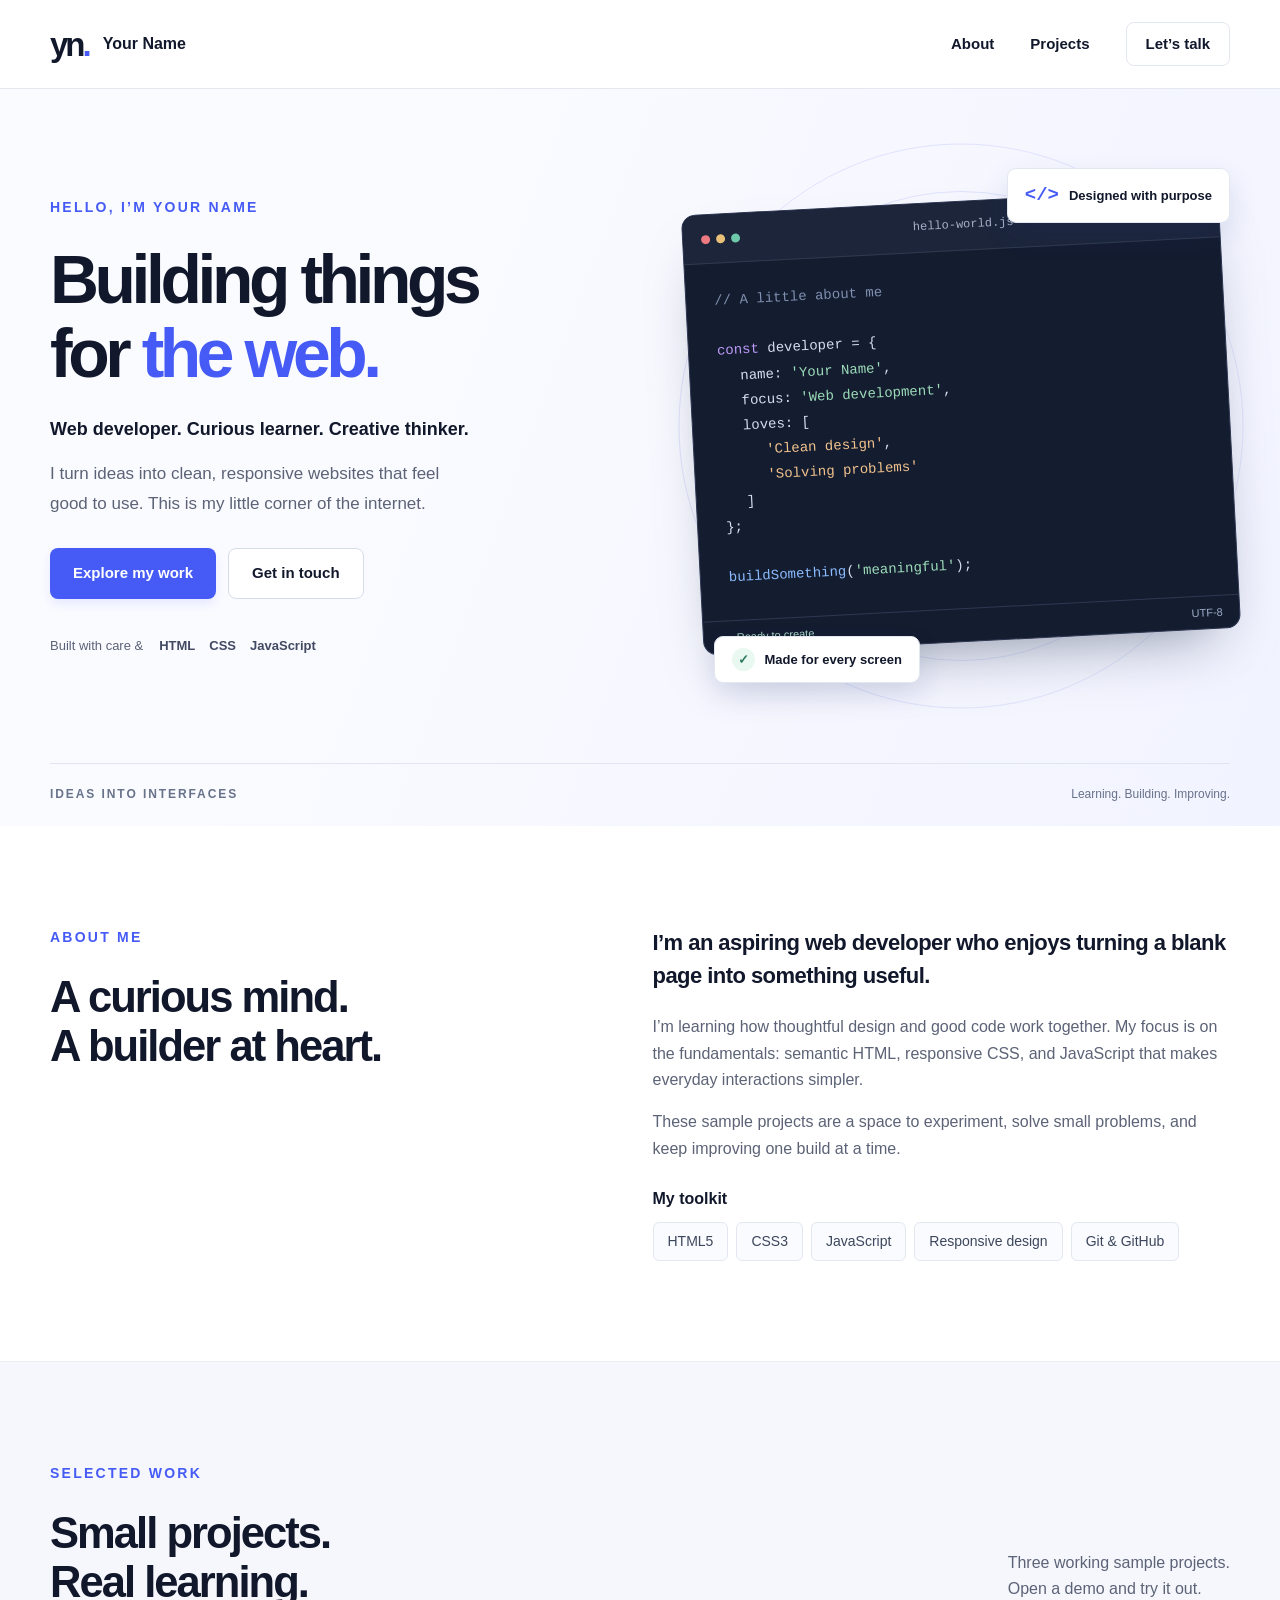
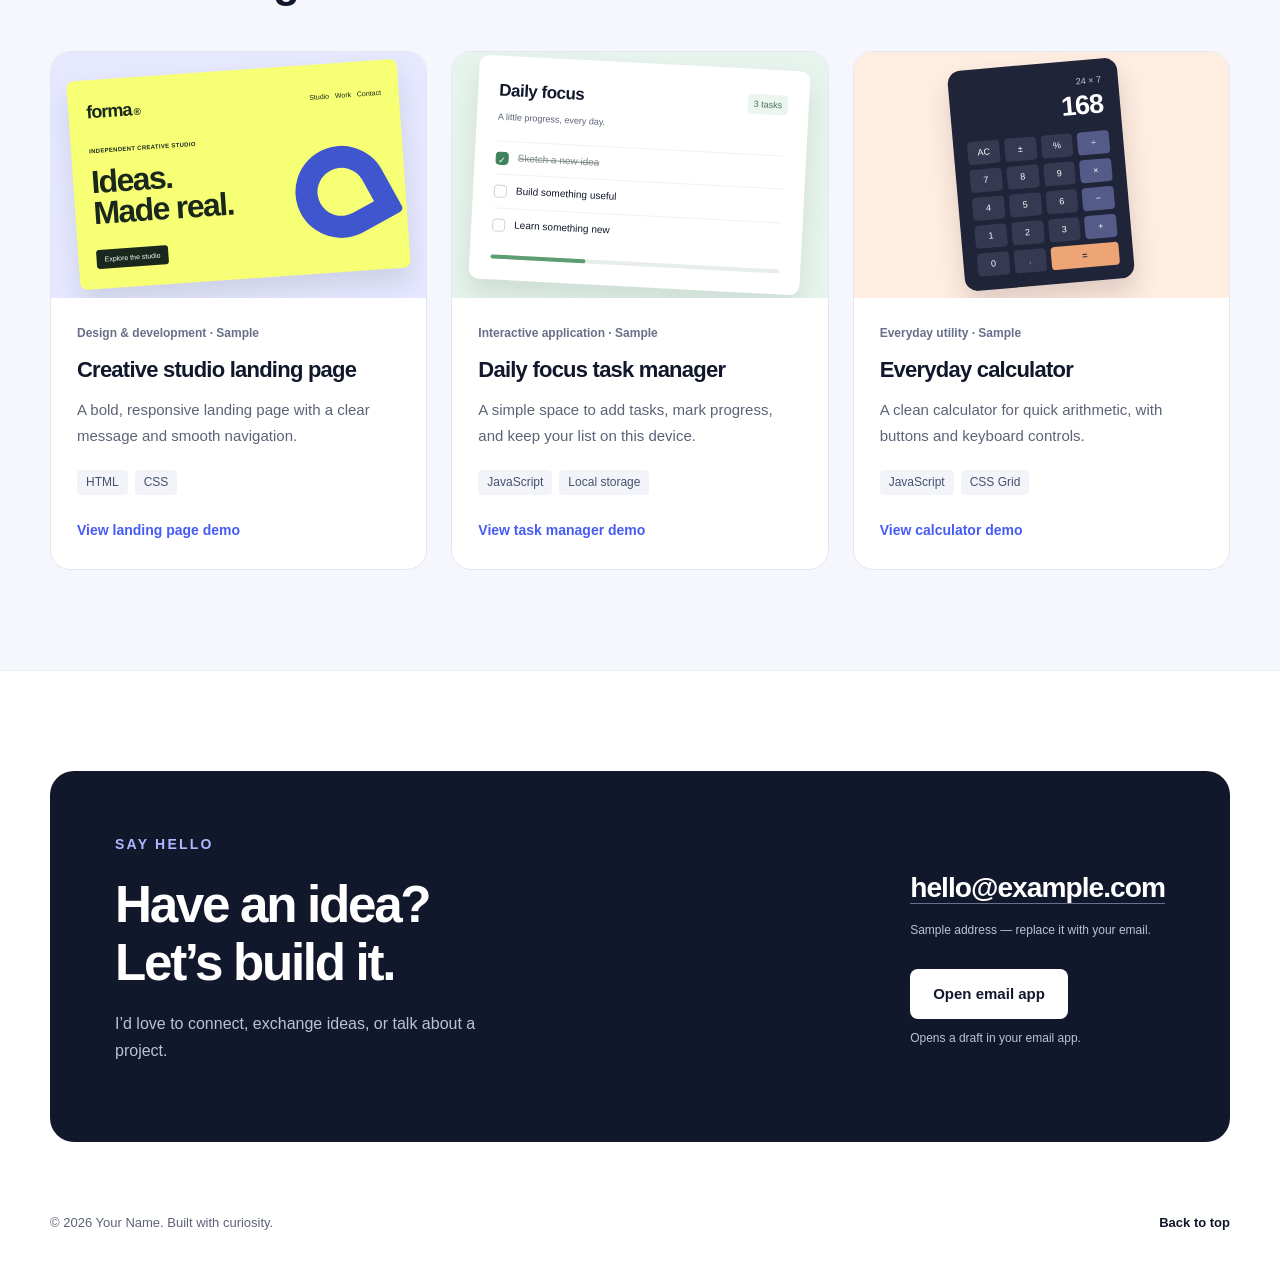
==== index.html @ 04a4988b "Add responsive portfolio and setup guide" ====
<!DOCTYPE html>
<html lang="en">
<head>
  <meta charset="UTF-8">
  <meta name="viewport" content="width=device-width, initial-scale=1.0">
  <!-- PERSONALIZE: update your name and description before publishing. -->
  <meta name="description" content="Your Name's personal portfolio. Explore my web development skills, sample projects, and contact details.">
  <meta name="theme-color" content="#465bf6">
  <title>Your Name | Web Developer</title>
  <link rel="icon" href="assets/favicon.svg" type="image/svg+xml">
  <link rel="stylesheet" href="styles.css">
  <script src="script.js" defer></script>
</head>
<body>
  <a class="skip-link" href="#main">Skip to content</a>
  <header class="site-header">
    <div class="container navigation">
      <a class="brand" href="#home" aria-label="Your Name, home"><span class="brand-symbol" aria-hidden="true">yn<span>.</span></span><span class="brand-label">Your Name</span></a>
      <button class="menu-toggle" type="button" aria-controls="primary-nav" aria-expanded="false" hidden>Menu <span aria-hidden="true">☰</span></button>
      <nav id="primary-nav" aria-label="Main navigation">
        <a href="#about">About</a>
        <a href="#projects">Projects</a>
        <a class="nav-contact" href="#contact">Let’s talk</a>
      </nav>
    </div>
  </header>

  <main id="main">
    <section class="hero" id="home" aria-labelledby="hero-title">
      <div class="container hero-layout">
        <div class="hero-copy">
          <!-- PERSONALIZE: replace the placeholder name and introduction. -->
          <p class="eyebrow">Hello, I’m Your Name</p>
          <h1 id="hero-title">Building things<br>for <span>the web.</span></h1>
          <p class="hero-tagline">Web developer. Curious learner. Creative thinker.</p>
          <p class="hero-description">I turn ideas into clean, responsive websites that feel good to use. This is my little corner of the internet.</p>
          <div class="hero-actions">
            <a class="button button-primary" href="#projects">Explore my work</a>
            <a class="button button-light" href="#contact">Get in touch</a>
          </div>
          <div class="hero-stack" aria-label="Technologies used"><span>Built with care &amp;</span><strong>HTML</strong><strong>CSS</strong><strong>JavaScript</strong></div>
        </div>
        <div class="hero-art" aria-label="Illustration of a developer's code editor" role="img">
          <div class="art-orbit orbit-one"></div><div class="art-orbit orbit-two"></div>
          <div class="editor-window">
            <div class="editor-toolbar"><div class="window-dots"><i></i><i></i><i></i></div><span>hello-world.js</span><span class="editor-mark">JS</span></div>
            <div class="editor-content"><span class="code-comment">// A little about me</span><br><br><span class="code-purple">const</span> developer = {<br><span class="indent">name: <span class="code-green">'Your Name'</span>,</span><br><span class="indent">focus: <span class="code-green">'Web development'</span>,</span><br><span class="indent">loves: [</span><br><span class="indent double"><span class="code-orange">'Clean design'</span>,</span><br><span class="indent double"><span class="code-orange">'Solving problems'</span></span><br><span class="indent">]</span><br>};<br><br><span class="code-blue">buildSomething</span>(<span class="code-green">'meaningful'</span>);</div>
            <div class="editor-status"><span>● &nbsp; Ready to create</span><span>UTF-8</span></div>
          </div>
          <div class="art-tag tag-top"><span aria-hidden="true">&lt;/&gt;</span> Designed with purpose</div>
          <div class="art-tag tag-bottom"><span class="check-mark" aria-hidden="true">✓</span> Made for every screen</div>
        </div>
      </div>
      <div class="container hero-bottom"><span>IDEAS INTO INTERFACES</span><span>Learning. Building. Improving.</span></div>
    </section>

    <section id="about" class="section about-section" aria-labelledby="about-title">
      <div class="container about-layout">
        <div class="section-intro reveal"><p class="eyebrow">About me</p><h2 id="about-title">A curious mind.<br>A builder at heart.</h2></div>
        <div class="about-content reveal">
          <!-- PERSONALIZE: this is a sample bio, not a claim about your experience. -->
          <p class="large-copy">I’m an aspiring web developer who enjoys turning a blank page into something useful.</p>
          <p>I’m learning how thoughtful design and good code work together. My focus is on the fundamentals: semantic HTML, responsive CSS, and JavaScript that makes everyday interactions simpler.</p>
          <p>These sample projects are a space to experiment, solve small problems, and keep improving one build at a time.</p>
          <h3 class="skills-heading">My toolkit</h3>
          <ul class="skills-list" aria-label="Skills"><li>HTML5</li><li>CSS3</li><li>JavaScript</li><li>Responsive design</li><li>Git &amp; GitHub</li></ul>
        </div>
      </div>
    </section>

    <section id="projects" class="section projects-section" aria-labelledby="projects-title">
      <div class="container">
        <div class="section-heading reveal"><div><p class="eyebrow">Selected work</p><h2 id="projects-title">Small projects.<br>Real learning.</h2></div><p>Three working sample projects.<br>Open a demo and try it out.</p></div>
        <div class="project-grid">
          <article class="project-card reveal">
            <div class="project-art landing-art" aria-hidden="true"><div class="mini-browser"><div class="mini-nav"><b>forma<span>®</span></b><span>Studio &nbsp; Work &nbsp; Contact</span></div><div class="mini-landing"><div><span>INDEPENDENT CREATIVE STUDIO</span><strong>Ideas.<br>Made real.</strong><i>Explore the studio</i></div><div class="abstract-shape"></div></div></div></div>
            <div class="project-body"><p class="project-type">Design &amp; development · Sample</p><h3>Creative studio landing page</h3><p>A bold, responsive landing page with a clear message and smooth navigation.</p><ul class="tech-tags" aria-label="Technologies"><li>HTML</li><li>CSS</li></ul><a class="project-link" href="projects/landing-page.html">View landing page demo</a></div>
          </article>
          <article class="project-card reveal">
            <div class="project-art tasks-art" aria-hidden="true"><div class="mini-tasks"><div class="mini-task-header"><b>Daily focus</b><span>3 tasks</span></div><p>A little progress, every day.</p><div class="mini-task"><i class="checked">✓</i><span class="done">Sketch a new idea</span></div><div class="mini-task"><i></i><span>Build something useful</span></div><div class="mini-task"><i></i><span>Learn something new</span></div><div class="mini-progress"><span></span></div></div></div>
            <div class="project-body"><p class="project-type">Interactive application · Sample</p><h3>Daily focus task manager</h3><p>A simple space to add tasks, mark progress, and keep your list on this device.</p><ul class="tech-tags" aria-label="Technologies"><li>JavaScript</li><li>Local storage</li></ul><a class="project-link" href="projects/task-manager.html">View task manager demo</a></div>
          </article>
          <article class="project-card reveal">
            <div class="project-art calculator-art" aria-hidden="true"><div class="mini-calculator"><div class="mini-display"><small>24 × 7</small><strong>168</strong></div><div class="mini-keys"><i>AC</i><i>±</i><i>%</i><i class="operator">÷</i><i>7</i><i>8</i><i>9</i><i class="operator">×</i><i>4</i><i>5</i><i>6</i><i class="operator">−</i><i>1</i><i>2</i><i>3</i><i class="operator">+</i><i>0</i><i>.</i><i class="equal">=</i></div></div></div>
            <div class="project-body"><p class="project-type">Everyday utility · Sample</p><h3>Everyday calculator</h3><p>A clean calculator for quick arithmetic, with buttons and keyboard controls.</p><ul class="tech-tags" aria-label="Technologies"><li>JavaScript</li><li>CSS Grid</li></ul><a class="project-link" href="projects/calculator.html">View calculator demo</a></div>
          </article>
        </div>
      </div>
    </section>

    <section id="contact" class="section contact-section" aria-labelledby="contact-title">
      <div class="container contact-panel reveal">
        <div><p class="eyebrow">Say hello</p><h2 id="contact-title">Have an idea?<br>Let’s build it.</h2><p>I’d love to connect, exchange ideas, or talk about a project.</p></div>
        <div class="contact-actions">
          <!-- PERSONALIZE: replace BOTH the visible address and mailto address. -->
          <a class="email-link" href="mailto:hello@example.com">hello@example.com</a>
          <p class="contact-note">Sample address — replace it with your email.</p>
          <a class="button button-white" href="mailto:hello@example.com?subject=Let%27s%20connect">Open email app</a>
          <p class="email-help">Opens a draft in your email app.</p>
        </div>
      </div>
    </section>
  </main>
  <footer class="site-footer container"><p>© <span id="year">2026</span> Your Name. Built with curiosity.</p><a href="#home">Back to top</a></footer>
</body>
</html>
---- styles.css ----
/* Change these color tokens to make the portfolio your own. */
:root{
  --ink:#12182b;
  --muted:#5c6377;
  --blue:#465bf6;
  --blue-dark:#3043d0;
  --paper:#fff;
  --light:#f5f7fc;
  --line:#e3e7f0;
  --radius:20px;
  --font:Inter,"Segoe UI",Arial,sans-serif
}

*{
  box-sizing:border-box
}

html{
  scroll-behavior:smooth;
  scroll-padding-top:100px
}

body{
  margin:0;
  color:var(--ink);
  background:var(--paper);
  font-family:var(--font);
  font-size:16px;
  line-height:1.65
}

a{
  color:inherit;
  text-decoration:none
}

button{
  font:inherit
}

button,a{
  -webkit-tap-highlight-color:transparent
}

button:focus-visible,a:focus-visible{
  outline:3px solid #ed9a30;
  outline-offset:5px
}

h1,h2,h3,p{
  margin-top:0
}

h1,h2,h3{
  line-height:1.12;
  letter-spacing:-.045em
}

p{
  color:var(--muted)
}

.container{
  width:min(1180px,calc(100% - 80px));
  margin-inline:auto
}

.skip-link{
  position:fixed;
  top:-90px;
  left:20px;
  background:var(--ink);
  color:white;
  padding:12px 18px;
  z-index:100
}

.skip-link:focus{
  top:12px
}

.site-header{
  position:sticky;
  top:0;
  z-index:20;
  background:rgba(255,255,255,.96);
  border-bottom:1px solid var(--line);
  backdrop-filter:blur(14px)
}

.navigation{
  min-height:88px;
  display:flex;
  align-items:center;
  justify-content:space-between;
  gap:24px
}

.brand{
  display:flex;
  align-items:center;
  gap:14px
}

.brand-symbol{
  font-size:33px;
  font-weight:850;
  letter-spacing:-3px;
  line-height:1
}

.brand-symbol span{
  color:var(--blue)
}

.brand-label{
  font-size:16px;
  font-weight:650
}

.navigation nav{
  display:flex;
  align-items:center;
  gap:36px;
  font-size:15px;
  font-weight:600
}

.navigation nav a{
  transition:color .2s
}

.navigation nav a:hover,.navigation nav a[aria-current="location"]{
  color:var(--blue)
}

.nav-contact{
  border:1px solid var(--line);
  border-radius:8px;
  padding:9px 19px
}

.menu-toggle{
  border:1px solid var(--line);
  padding:7px 12px;
  border-radius:7px;
  background:white;
  color:var(--ink);
  cursor:pointer
}

.menu-toggle[hidden]{
  display:none
}

.menu-toggle span{
  margin-left:10px
}

.hero{
  position:relative;
  overflow:hidden;
  background:linear-gradient(110deg,#fafbff 30%,#f1f3ff 100%)
}

.hero-layout{
  display:grid;
  grid-template-columns:1.08fr 1fr;
  gap:60px;
  align-items:center;
  min-height:650px;
  padding-block:76px
}

.eyebrow{
  text-transform:uppercase;
  font-size:14px;
  font-weight:750;
  letter-spacing:.16em;
  color:var(--blue);
  margin-bottom:24px
}

.hero h1{
  font-size:clamp(45px,5.3vw,72px);
  font-weight:780;
  letter-spacing:-.065em;
  line-height:1.08;
  margin-bottom:25px
}

.hero h1 span{
  color:var(--blue)
}

.hero-tagline{
  font-weight:650;
  font-size:18px;
  color:var(--ink);
  margin-bottom:14px
}

.hero-description{
  max-width:430px;
  font-size:17px;
  line-height:1.8;
  margin-bottom:28px
}

.hero-actions{
  display:flex;
  flex-wrap:wrap;
  gap:12px
}

.button{
  display:inline-flex;
  align-items:center;
  justify-content:center;
  min-height:50px;
  padding:12px 23px;
  border-radius:8px;
  font-weight:650;
  font-size:15px;
  transition:transform .2s,background-color .2s,box-shadow .2s
}

.button:hover{
  transform:translateY(-3px)
}

.button-primary{
  background:var(--blue);
  color:white;
  box-shadow:0 5px 10px #465bf61c
}

.button-primary:hover{
  background:var(--blue-dark);
  box-shadow:0 9px 20px #465bf633
}

.button-light{
  border:1px solid #d7dceb;
  background:#fff
}

.button-light:hover{
  background:#edf0ff
}

.hero-stack{
  display:flex;
  flex-wrap:wrap;
  align-items:center;
  gap:14px;
  margin-top:36px;
  font-size:13px;
  color:var(--muted)
}

.hero-stack strong{
  font-size:13px;
  color:#424963;
  font-weight:650
}

.hero-stack>span{
  margin-right:2px
}

.hero-art{
  position:relative;
  padding:36px 0 45px;
  isolation:isolate
}

.art-orbit{
  position:absolute;
  border:1px solid #dfe3fd;
  border-radius:50%;
  width:470px;
  height:470px;
  left:50%;
  top:50%;
  transform:translate(-50%,-50%);
  z-index:-1
}

.orbit-two{
  width:565px;
  height:565px
}

.editor-window{
  position:relative;
  background:#141c30;
  border-radius:14px;
  color:#d6ddef;
  overflow:hidden;
  transform:rotate(-3deg);
  box-shadow:0 30px 60px -28px #18254480;
  border:1px solid #2c3651
}

.editor-toolbar{
  height:49px;
  display:flex;
  align-items:center;
  justify-content:space-between;
  padding:0 18px;
  background:#1c253a;
  border-bottom:1px solid #30394e;
  font-family:Consolas,monospace;
  font-size:12px;
  color:#a6b1c8
}

.window-dots{
  display:flex;
  gap:6px
}

.window-dots i{
  width:9px;
  height:9px;
  border-radius:50%;
  background:#ee7a81
}

.window-dots i:nth-child(2){
  background:#e9c078
}

.window-dots i:nth-child(3){
  background:#6ec9aa
}

.editor-mark{
  color:#efc674
}

.editor-content{
  font-family:Consolas,"Courier New",monospace;
  font-size:14px;
  line-height:1.8;
  padding:25px 28px 30px;
  white-space:nowrap
}

.code-comment{
  color:#7f8fae
}

.code-purple{
  color:#bd9bfa
}

.code-green{
  color:#9cdbb8
}

.code-orange{
  color:#f2c28d
}

.code-blue{
  color:#8bbcff
}

.indent{
  padding-left:22px
}

.double{
  padding-left:44px
}

.editor-status{
  border-top:1px solid #2d3851;
  padding:7px 17px;
  display:flex;
  justify-content:space-between;
  font-size:11px;
  color:#9fadc8
}

.editor-status span:first-child{
  color:#a9d6c6
}

.art-tag{
  position:absolute;
  background:#fff;
  box-shadow:0 12px 28px #253b8720;
  border:1px solid var(--line);
  padding:11px 17px;
  border-radius:9px;
  font-weight:650;
  font-size:13px;
  display:flex;
  align-items:center;
  gap:10px;
  animation:float 6s ease-in-out infinite
}

.tag-top{
  right:0;
  top:3px
}

.tag-top span{
  font-family:Consolas,monospace;
  color:var(--blue);
  font-size:19px
}

.tag-bottom{
  left:22px;
  bottom:4px;
  animation-delay:-3s
}

.check-mark{
  display:grid;
  place-items:center;
  background:#e9f8f1;
  color:#2e7a5a;
  width:23px;
  height:23px;
  border-radius:50%
}

.hero-bottom{
  display:flex;
  justify-content:space-between;
  border-top:1px solid #e0e5f1;
  padding-block:21px;
  font-size:12px;
  color:#68728a
}

.hero-bottom span:first-child{
  font-weight:700;
  letter-spacing:.16em
}

.section{
  padding-block:100px
}

.section h2{
  font-size:clamp(34px,3.4vw,46px);
  font-weight:750;
  margin-bottom:26px
}

.about-layout{
  display:grid;
  grid-template-columns:.95fr 1.05fr;
  gap:80px
}

.about-content>p{
  max-width:600px
}

.about-content .large-copy{
  font-size:22px;
  line-height:1.5;
  color:var(--ink);
  font-weight:550;
  letter-spacing:-.025em
}

.skills-heading{
  font-size:16px;
  letter-spacing:0;
  margin-top:28px;
  margin-bottom:14px
}

.skills-list,.tech-tags{
  list-style:none;
  padding:0;
  display:flex;
  flex-wrap:wrap;
  gap:8px;
  margin:0
}

.skills-list li{
  padding:7px 14px;
  border:1px solid var(--line);
  border-radius:6px;
  font-size:14px;
  color:#3c465c;
  background:#fafbfe
}

.projects-section{
  background:var(--light);
  border-block:1px solid #ebedf5
}

.section-heading{
  display:flex;
  justify-content:space-between;
  align-items:flex-end;
  gap:30px;
  margin-bottom:44px
}

.section-heading h2{
  margin-bottom:0
}

.section-heading>p{
  font-size:16px;
  margin-bottom:4px
}

.project-grid{
  display:grid;
  grid-template-columns:repeat(3,minmax(0,1fr));
  gap:24px
}

.project-card{
  background:white;
  border:1px solid var(--line);
  border-radius:var(--radius);
  overflow:hidden;
  display:flex;
  flex-direction:column;
  transition:transform .25s,box-shadow .25s
}

.project-card:hover{
  transform:translateY(-6px);
  box-shadow:0 18px 40px #15234d12
}

.project-art{
  height:246px;
  overflow:hidden;
  display:flex;
  align-items:center;
  justify-content:center;
  padding:25px 22px
}

.landing-art{
  background:#e5e8ff
}

.tasks-art{
  background:#e7f4ed
}

.calculator-art{
  background:#ffede1
}

.mini-browser{
  width:100%;
  background:#f7ff75;
  padding:18px;
  border-radius:7px;
  box-shadow:0 14px 24px #34394e22;
  transform:rotate(-4deg);
  color:#19271d
}

.mini-nav{
  display:flex;
  justify-content:space-between;
  align-items:center;
  padding-bottom:19px
}

.mini-nav>b{
  font-size:18px;
  letter-spacing:-1px
}

.mini-nav>b>span{
  font-size:10px;
  margin-left:2px
}

.mini-nav>span{
  font-size:7px
}

.mini-landing{
  display:flex;
  align-items:center;
  justify-content:space-between;
  gap:10px
}

.mini-landing>div:first-child{
  position:relative;
  z-index:1
}

.mini-landing span{
  font-size:6px;
  display:block;
  font-weight:650;
  letter-spacing:.05em
}

.mini-landing strong{
  display:block;
  font-size:32px;
  line-height:.98;
  letter-spacing:-1.6px;
  margin:10px 0 15px
}

.mini-landing i{
  font-size:7px;
  font-style:normal;
  background:#19271d;
  color:white;
  padding:6px 8px;
  border-radius:3px
}

.abstract-shape{
  width:92px;
  height:92px;
  flex-shrink:0;
  border:22px solid #3f56cf;
  border-radius:50% 50% 5% 50%;
  transform:rotate(-25deg)
}

.mini-tasks{
  background:#fff;
  width:100%;
  border-radius:10px;
  padding:21px;
  box-shadow:0 15px 25px #254b3320;
  transform:rotate(3deg)
}

.mini-task-header{
  display:flex;
  align-items:center;
  justify-content:space-between;
  gap:8px
}

.mini-task-header b{
  font-size:17px;
  letter-spacing:-.5px
}

.mini-task-header span{
  font-size:9px;
  background:#edf5ef;
  padding:3px 6px;
  border-radius:4px;
  color:#46735a
}

.mini-tasks>p{
  font-size:9px;
  margin:5px 0 16px
}

.mini-task{
  display:flex;
  align-items:center;
  gap:9px;
  font-size:10px;
  padding:8px 0;
  border-top:1px solid #f0f1f3
}

.mini-task i{
  border:1px solid #cbd8cf;
  border-radius:4px;
  width:13px;
  height:13px;
  display:grid;
  place-items:center;
  font-size:9px;
  font-style:normal
}

.mini-task i.checked{
  background:#3d815d;
  color:white;
  border-color:#3d815d
}

.mini-task .done{
  text-decoration:line-through;
  color:#7e8a83
}

.mini-progress{
  height:4px;
  background:#e7ede8;
  margin-top:14px;
  border-radius:4px
}

.mini-progress span{
  display:block;
  width:33%;
  height:4px;
  background:#5d9d73;
  border-radius:4px
}

.mini-calculator{
  background:#202439;
  color:#fff;
  border-radius:13px;
  width:170px;
  padding:14px;
  box-shadow:0 14px 24px #533b3b30;
  transform:rotate(-5deg)
}

.mini-display{
  text-align:right;
  padding:0 3px 10px
}

.mini-display small{
  display:block;
  color:#c3c7da;
  font-size:9px
}

.mini-display strong{
  font-size:27px;
  line-height:1.2;
  letter-spacing:-1px
}

.mini-keys{
  display:grid;
  grid-template-columns:repeat(4,1fr);
  gap:5px
}

.mini-keys i{
  background:#353a52;
  border-radius:4px;
  font-size:9px;
  font-style:normal;
  height:23px;
  display:grid;
  place-items:center
}

.mini-keys .operator{
  background:#555b89
}

.mini-keys .equal{
  grid-column:span 2;
  background:#eda575;
  color:#202439;
  font-weight:bold
}

.project-body{
  padding:26px;
  display:flex;
  flex-direction:column;
  flex:1
}

.project-type{
  font-size:12px;
  margin-bottom:12px;
  font-weight:550;
  color:#687089
}

.project-body h3{
  font-size:22px;
  letter-spacing:-.035em;
  line-height:1.25;
  margin-bottom:14px
}

.project-body>p:not(.project-type){
  font-size:15px;
  line-height:1.75;
  margin-bottom:20px
}

.tech-tags{
  margin-top:auto;
  margin-bottom:24px;
  gap:7px
}

.tech-tags li{
  font-size:12px;
  color:#46516d;
  background:#f2f4f9;
  border-radius:4px;
  padding:3px 9px
}

.project-link{
  display:inline-flex;
  align-self:flex-start;
  color:var(--blue);
  font-size:14px;
  font-weight:700;
  border-bottom:1px solid transparent;
  transition:border-color .2s,color .2s
}

.project-link:hover{
  color:var(--blue-dark);
  border-color:currentColor
}

.contact-section{
  padding-bottom:70px
}

.contact-panel{
  background:var(--ink);
  border-radius:24px;
  padding:62px 65px;
  display:grid;
  grid-template-columns:1fr 1fr;
  gap:50px;
  align-items:center
}

.contact-panel .eyebrow{
  color:#adb7ff;
  margin-bottom:20px
}

.contact-panel h2{
  color:#fff;
  font-size:clamp(36px,4vw,52px);
  margin-bottom:20px
}

.contact-panel p{
  color:#bbc2d5;
  max-width:370px
}

.contact-actions{
  justify-self:end
}

.email-link{
  font-size:clamp(20px,2.2vw,29px);
  font-weight:650;
  color:#fff;
  border-bottom:1px solid #68718a;
  letter-spacing:-.035em;
  overflow-wrap:anywhere;
  transition:color .2s
}

.email-link:hover{
  color:#b9c2ff
}

.contact-note{
  font-size:12px;
  margin:10px 0 28px
}

.button-white{
  background:#fff;
  color:var(--ink)
}

.button-white:hover{
  background:#dfe4ff
}

.email-help{
  font-size:12px;
  margin:10px 0 0
}

.site-footer{
  display:flex;
  justify-content:space-between;
  align-items:center;
  gap:20px;
  padding:0 0 30px;
  font-size:13px
}

.site-footer p{
  margin:0
}

.site-footer a{
  font-weight:600
}

.site-footer a:hover{
  color:var(--blue)
}

/* Progressive enhancement: content stays visible if JavaScript is unavailable. */
.reveal.is-waiting{
  opacity:0;
  transform:translateY(22px)
}

.reveal{
  transition:opacity .7s ease,transform .7s ease
}

.project-card.reveal{
  transition:opacity .7s ease,transform .35s ease,box-shadow .25s ease
}

@keyframes float{
  0%,100%{
    transform:translateY(0)
  }
  50%{
    transform:translateY(-7px)
  }
}

@media(min-width:1500px){
  .hero-layout{
    min-height:710px
  }
}

@media(max-width:1000px){
  .container{
    width:calc(100% - 48px)
  }
  .hero-layout{
    gap:35px;
    padding-block:65px;
    min-height:610px
  }
  .editor-content{
    font-size:11px;
    padding:22px 18px
  }
  .hero h1{
    font-size:52px
  }
  .hero-tagline{
    font-size:16px
  }
  .hero-description{
    font-size:16px
  }
  .art-tag{
    font-size:11px;
    padding:9px 12px
  }
  .about-layout{
    gap:40px
  }
  .project-grid{
    gap:16px
  }
  .project-art{
    padding-inline:15px;
    height:220px
  }
  .project-body{
    padding:22px
  }
  .mini-landing strong{
    font-size:25px
  }
  .abstract-shape{
    width:65px;
    height:65px;
    border-width:17px
  }
  .mini-nav>span{
    font-size:6px
  }
  .mini-tasks{
    padding:14px
  }
  .mini-task-header b{
    font-size:15px
  }
  .contact-panel{
    padding:48px 38px;
    gap:30px
  }
  .section{
    padding-block:80px
  }
}

@media(max-width:760px){
  html{
    scroll-padding-top:90px
  }
  .navigation{
    min-height:74px;
    flex-wrap:wrap;
    gap:0
  }
  .brand-symbol{
    font-size:29px
  }
  .brand-label{
    font-size:15px
  }
  .menu-toggle:not([hidden]){
    display:block
  }
  .navigation nav{
    width:100%;
    padding:18px 0;
    justify-content:space-between;
    gap:12px;
    border-top:1px solid var(--line);
    margin-top:14px
  }
  .navigation nav[hidden]{
    display:none
  }
  .nav-contact{
    padding:6px 12px
  }
  .hero-layout{
    grid-template-columns:1fr;
    gap:32px;
    padding-block:54px 32px
  }
  .hero-copy{
    max-width:560px
  }
  .hero h1{
    font-size:clamp(44px,8vw,64px)
  }
  .hero-description{
    max-width:480px
  }
  .hero-art{
    width:min(440px,90%);
    margin-inline:auto
  }
  .editor-content{
    font-size:13px;
    padding:24px
  }
  .art-tag{
    font-size:12px
  }
  .hero-bottom{
    font-size:10px;
    gap:20px
  }
  .about-layout{
    grid-template-columns:1fr;
    gap:0
  }
  .section h2{
    font-size:37px
  }
  .about-content .large-copy{
    font-size:21px
  }
  .section-heading{
    display:block;
    margin-bottom:30px
  }
  .section-heading>p{
    margin:20px 0 0
  }
  .section-heading>p br{
    display:none
  }
  .project-grid{
    grid-template-columns:1fr;
    gap:26px
  }
  .project-card{
    display:grid;
    grid-template-columns:1fr 1.15fr
  }
  .project-art{
    height:100%;
    min-height:280px;
    padding:24px 18px
  }
  .project-body{
    padding:27px 24px
  }
  .project-body h3{
    font-size:23px
  }
  .mini-landing strong{
    font-size:29px
  }
  .project-type{
    font-size:11px
  }
  .mini-task-header b{
    font-size:17px
  }
  .mini-tasks{
    padding:17px
  }
  .mini-task-header span{
    font-size:8px
  }
  .contact-panel{
    grid-template-columns:1fr;
    padding:40px;
    gap:20px
  }
  .contact-actions{
    justify-self:start
  }
  .contact-panel h2{
    font-size:44px
  }
  .email-link{
    font-size:26px
  }
  .contact-section{
    padding-bottom:45px
  }
  .site-footer{
    font-size:12px
  }
}

@media(max-width:520px){
  .container{
    width:calc(100% - 40px)
  }
  .hero h1{
    font-size:48px
  }
  .hero .eyebrow{
    font-size:12px
  }
  .hero-tagline{
    font-size:16px;
    max-width:290px
  }
  .hero-stack{
    gap:11px;
    font-size:12px;
    margin-top:28px
  }
  .hero-stack strong{
    font-size:12px
  }
  .hero-art{
    width:94%;
    padding:37px 0 42px;
    margin-top:10px
  }
  .editor-content{
    font-size:11px;
    padding:22px 16px
  }
  .editor-toolbar{
    font-size:10px;
    padding-inline:12px
  }
  .editor-status{
    font-size:10px
  }
  .art-tag{
    font-size:10px
  }
  .tag-top{
    right:0
  }
  .tag-bottom{
    left:10px
  }
  .hero-bottom{
    align-items:flex-start;
    padding-block:18px;
    gap:20px
  }
  .hero-bottom span{
    max-width:150px
  }
  .hero-bottom span:last-child{
    text-align:right
  }
  .section{
    padding-block:62px
  }
  .eyebrow{
    font-size:12px;
    margin-bottom:20px
  }
  .section h2{
    font-size:35px
  }
  .about-content .large-copy{
    font-size:21px
  }
  .project-card{
    display:flex
  }
  .project-art{
    height:255px;
    min-height:0;
    padding:28px 34px
  }
  .mini-browser{
    max-width:290px;
    padding:20px
  }
  .mini-landing strong{
    font-size:36px
  }
  .abstract-shape{
    width:90px;
    height:90px;
    border-width:24px
  }
  .mini-nav>span{
    font-size:7px
  }
  .mini-tasks{
    max-width:270px;
    padding:23px
  }
  .mini-task{
    font-size:11px
  }
  .project-body{
    padding:26px
  }
  .project-type{
    font-size:12px
  }
  .project-body h3{
    font-size:24px
  }
  .project-body>p:not(.project-type){
    font-size:16px
  }
  .contact-panel{
    padding:31px 26px;
    border-radius:18px
  }
  .contact-panel h2{
    font-size:39px
  }
  .contact-panel>div>p:not(.eyebrow){
    font-size:15px
  }
  .email-link{
    font-size:24px
  }
  .contact-section{
    padding-bottom:35px
  }
  .site-footer{
    display:block;
    padding-bottom:25px
  }
  .site-footer p{
    margin-bottom:10px
  }
}

/* Respect visitors who prefer little or no motion. */
@media(prefers-reduced-motion:reduce){
  html{
    scroll-behavior:auto
  }
  *,*::before,*::after{
    animation:none!important;
    transition:none!important
  }
  .reveal.is-waiting{
    opacity:1;
    transform:none
  }
  .button:hover,.project-card:hover{
    transform:none
  }
}
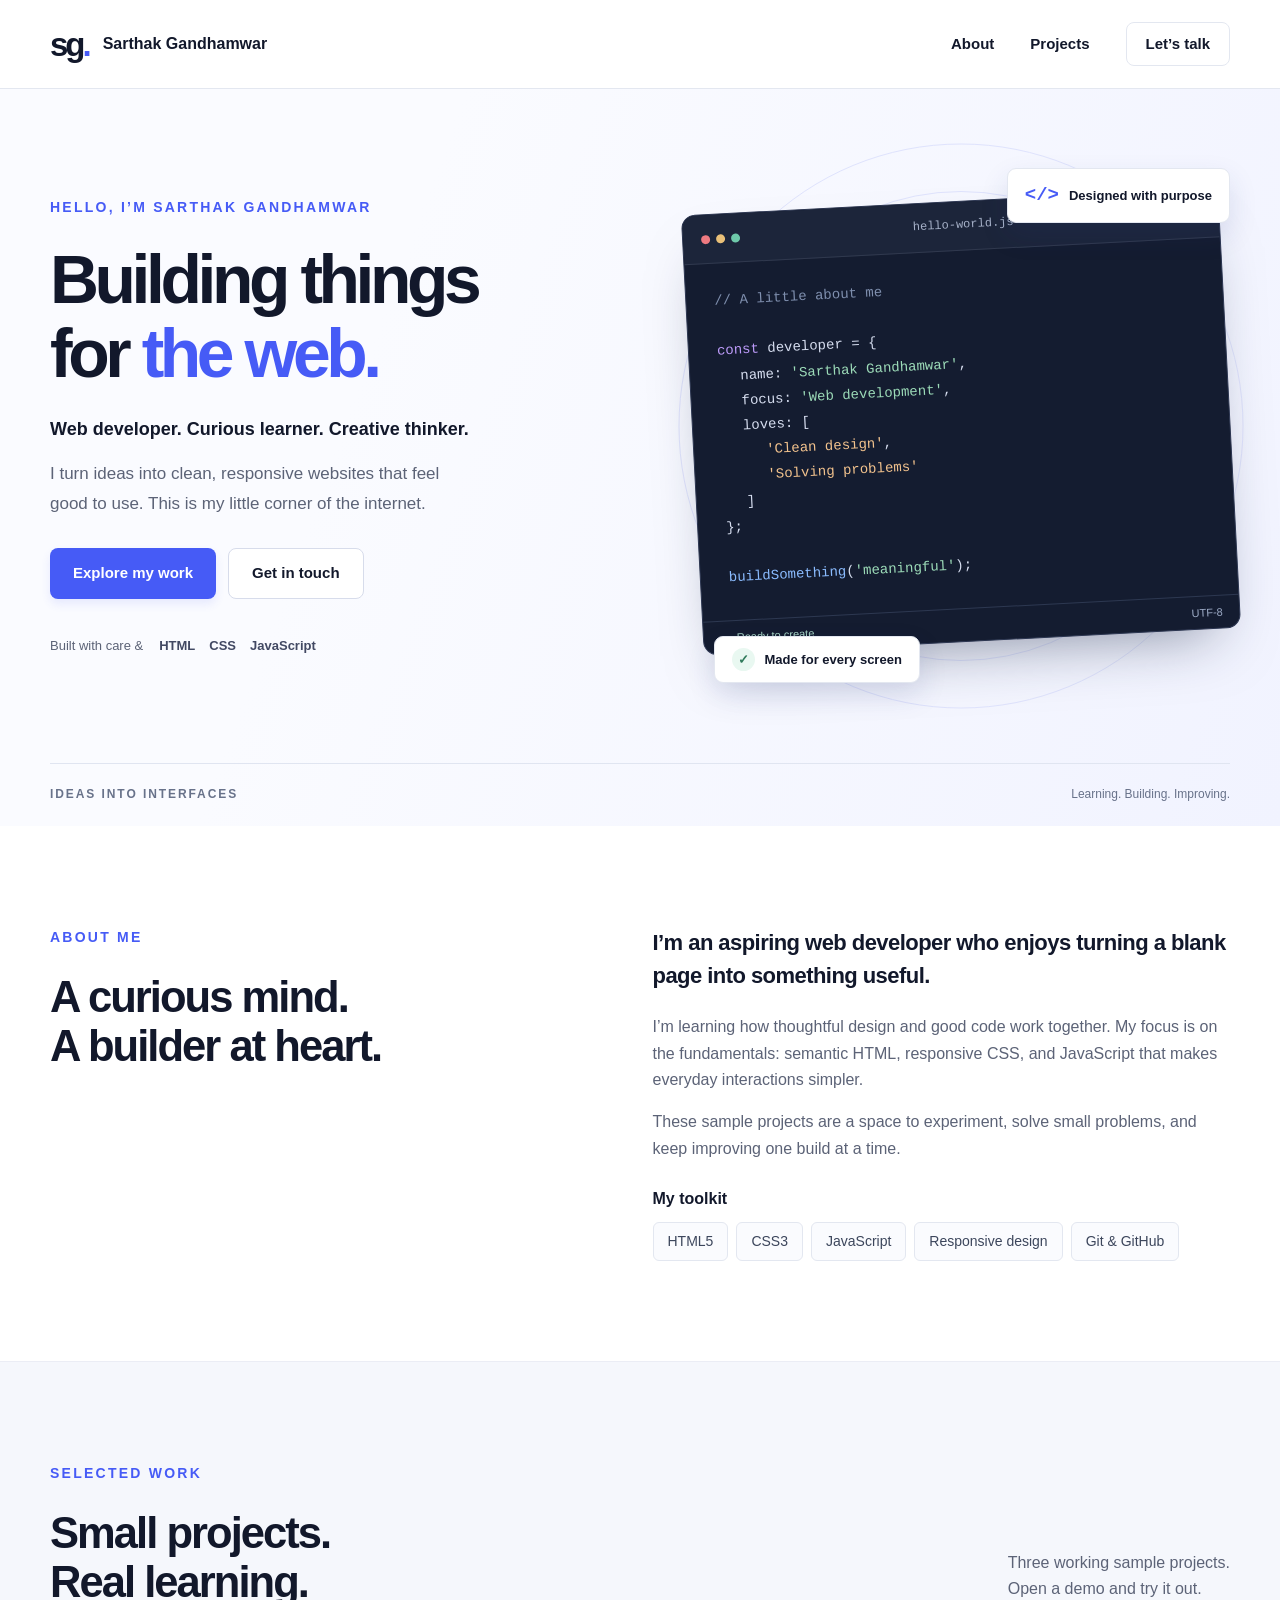
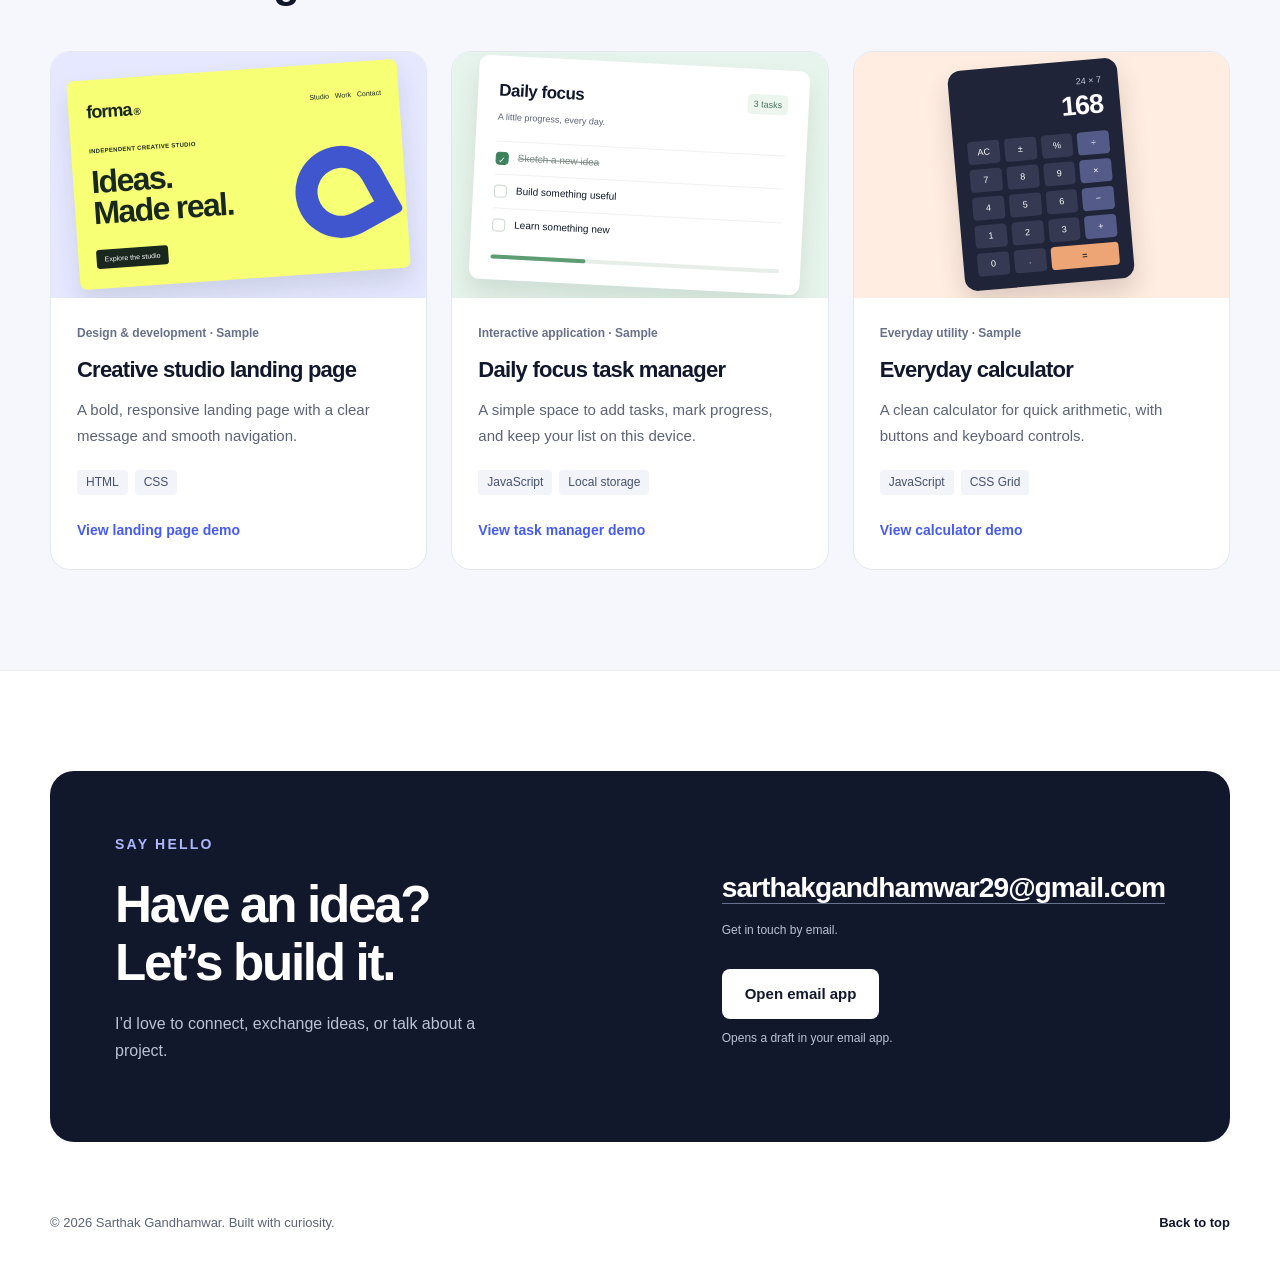
==== commit 5bcda195: "Personalize portfolio name and contact email" ====
--- a/index.html
+++ b/index.html
@@ -1,106 +1,106 @@
-<!DOCTYPE html>
-<html lang="en">
-<head>
-  <meta charset="UTF-8">
-  <meta name="viewport" content="width=device-width, initial-scale=1.0">
-  <!-- PERSONALIZE: update your name and description before publishing. -->
-  <meta name="description" content="Your Name's personal portfolio. Explore my web development skills, sample projects, and contact details.">
-  <meta name="theme-color" content="#465bf6">
-  <title>Your Name | Web Developer</title>
-  <link rel="icon" href="assets/favicon.svg" type="image/svg+xml">
-  <link rel="stylesheet" href="styles.css">
-  <script src="script.js" defer></script>
-</head>
-<body>
-  <a class="skip-link" href="#main">Skip to content</a>
-  <header class="site-header">
-    <div class="container navigation">
-      <a class="brand" href="#home" aria-label="Your Name, home"><span class="brand-symbol" aria-hidden="true">yn<span>.</span></span><span class="brand-label">Your Name</span></a>
-      <button class="menu-toggle" type="button" aria-controls="primary-nav" aria-expanded="false" hidden>Menu <span aria-hidden="true">☰</span></button>
-      <nav id="primary-nav" aria-label="Main navigation">
-        <a href="#about">About</a>
-        <a href="#projects">Projects</a>
-        <a class="nav-contact" href="#contact">Let’s talk</a>
-      </nav>
-    </div>
-  </header>
-
-  <main id="main">
-    <section class="hero" id="home" aria-labelledby="hero-title">
-      <div class="container hero-layout">
-        <div class="hero-copy">
-          <!-- PERSONALIZE: replace the placeholder name and introduction. -->
-          <p class="eyebrow">Hello, I’m Your Name</p>
-          <h1 id="hero-title">Building things<br>for <span>the web.</span></h1>
-          <p class="hero-tagline">Web developer. Curious learner. Creative thinker.</p>
-          <p class="hero-description">I turn ideas into clean, responsive websites that feel good to use. This is my little corner of the internet.</p>
-          <div class="hero-actions">
-            <a class="button button-primary" href="#projects">Explore my work</a>
-            <a class="button button-light" href="#contact">Get in touch</a>
-          </div>
-          <div class="hero-stack" aria-label="Technologies used"><span>Built with care &amp;</span><strong>HTML</strong><strong>CSS</strong><strong>JavaScript</strong></div>
-        </div>
-        <div class="hero-art" aria-label="Illustration of a developer's code editor" role="img">
-          <div class="art-orbit orbit-one"></div><div class="art-orbit orbit-two"></div>
-          <div class="editor-window">
-            <div class="editor-toolbar"><div class="window-dots"><i></i><i></i><i></i></div><span>hello-world.js</span><span class="editor-mark">JS</span></div>
-            <div class="editor-content"><span class="code-comment">// A little about me</span><br><br><span class="code-purple">const</span> developer = {<br><span class="indent">name: <span class="code-green">'Your Name'</span>,</span><br><span class="indent">focus: <span class="code-green">'Web development'</span>,</span><br><span class="indent">loves: [</span><br><span class="indent double"><span class="code-orange">'Clean design'</span>,</span><br><span class="indent double"><span class="code-orange">'Solving problems'</span></span><br><span class="indent">]</span><br>};<br><br><span class="code-blue">buildSomething</span>(<span class="code-green">'meaningful'</span>);</div>
-            <div class="editor-status"><span>● &nbsp; Ready to create</span><span>UTF-8</span></div>
-          </div>
-          <div class="art-tag tag-top"><span aria-hidden="true">&lt;/&gt;</span> Designed with purpose</div>
-          <div class="art-tag tag-bottom"><span class="check-mark" aria-hidden="true">✓</span> Made for every screen</div>
-        </div>
-      </div>
-      <div class="container hero-bottom"><span>IDEAS INTO INTERFACES</span><span>Learning. Building. Improving.</span></div>
-    </section>
-
-    <section id="about" class="section about-section" aria-labelledby="about-title">
-      <div class="container about-layout">
-        <div class="section-intro reveal"><p class="eyebrow">About me</p><h2 id="about-title">A curious mind.<br>A builder at heart.</h2></div>
-        <div class="about-content reveal">
-          <!-- PERSONALIZE: this is a sample bio, not a claim about your experience. -->
-          <p class="large-copy">I’m an aspiring web developer who enjoys turning a blank page into something useful.</p>
-          <p>I’m learning how thoughtful design and good code work together. My focus is on the fundamentals: semantic HTML, responsive CSS, and JavaScript that makes everyday interactions simpler.</p>
-          <p>These sample projects are a space to experiment, solve small problems, and keep improving one build at a time.</p>
-          <h3 class="skills-heading">My toolkit</h3>
-          <ul class="skills-list" aria-label="Skills"><li>HTML5</li><li>CSS3</li><li>JavaScript</li><li>Responsive design</li><li>Git &amp; GitHub</li></ul>
-        </div>
-      </div>
-    </section>
-
-    <section id="projects" class="section projects-section" aria-labelledby="projects-title">
-      <div class="container">
-        <div class="section-heading reveal"><div><p class="eyebrow">Selected work</p><h2 id="projects-title">Small projects.<br>Real learning.</h2></div><p>Three working sample projects.<br>Open a demo and try it out.</p></div>
-        <div class="project-grid">
-          <article class="project-card reveal">
-            <div class="project-art landing-art" aria-hidden="true"><div class="mini-browser"><div class="mini-nav"><b>forma<span>®</span></b><span>Studio &nbsp; Work &nbsp; Contact</span></div><div class="mini-landing"><div><span>INDEPENDENT CREATIVE STUDIO</span><strong>Ideas.<br>Made real.</strong><i>Explore the studio</i></div><div class="abstract-shape"></div></div></div></div>
-            <div class="project-body"><p class="project-type">Design &amp; development · Sample</p><h3>Creative studio landing page</h3><p>A bold, responsive landing page with a clear message and smooth navigation.</p><ul class="tech-tags" aria-label="Technologies"><li>HTML</li><li>CSS</li></ul><a class="project-link" href="projects/landing-page.html">View landing page demo</a></div>
-          </article>
-          <article class="project-card reveal">
-            <div class="project-art tasks-art" aria-hidden="true"><div class="mini-tasks"><div class="mini-task-header"><b>Daily focus</b><span>3 tasks</span></div><p>A little progress, every day.</p><div class="mini-task"><i class="checked">✓</i><span class="done">Sketch a new idea</span></div><div class="mini-task"><i></i><span>Build something useful</span></div><div class="mini-task"><i></i><span>Learn something new</span></div><div class="mini-progress"><span></span></div></div></div>
-            <div class="project-body"><p class="project-type">Interactive application · Sample</p><h3>Daily focus task manager</h3><p>A simple space to add tasks, mark progress, and keep your list on this device.</p><ul class="tech-tags" aria-label="Technologies"><li>JavaScript</li><li>Local storage</li></ul><a class="project-link" href="projects/task-manager.html">View task manager demo</a></div>
-          </article>
-          <article class="project-card reveal">
-            <div class="project-art calculator-art" aria-hidden="true"><div class="mini-calculator"><div class="mini-display"><small>24 × 7</small><strong>168</strong></div><div class="mini-keys"><i>AC</i><i>±</i><i>%</i><i class="operator">÷</i><i>7</i><i>8</i><i>9</i><i class="operator">×</i><i>4</i><i>5</i><i>6</i><i class="operator">−</i><i>1</i><i>2</i><i>3</i><i class="operator">+</i><i>0</i><i>.</i><i class="equal">=</i></div></div></div>
-            <div class="project-body"><p class="project-type">Everyday utility · Sample</p><h3>Everyday calculator</h3><p>A clean calculator for quick arithmetic, with buttons and keyboard controls.</p><ul class="tech-tags" aria-label="Technologies"><li>JavaScript</li><li>CSS Grid</li></ul><a class="project-link" href="projects/calculator.html">View calculator demo</a></div>
-          </article>
-        </div>
-      </div>
-    </section>
-
-    <section id="contact" class="section contact-section" aria-labelledby="contact-title">
-      <div class="container contact-panel reveal">
-        <div><p class="eyebrow">Say hello</p><h2 id="contact-title">Have an idea?<br>Let’s build it.</h2><p>I’d love to connect, exchange ideas, or talk about a project.</p></div>
-        <div class="contact-actions">
-          <!-- PERSONALIZE: replace BOTH the visible address and mailto address. -->
-          <a class="email-link" href="mailto:hello@example.com">hello@example.com</a>
-          <p class="contact-note">Sample address — replace it with your email.</p>
-          <a class="button button-white" href="mailto:hello@example.com?subject=Let%27s%20connect">Open email app</a>
-          <p class="email-help">Opens a draft in your email app.</p>
-        </div>
-      </div>
-    </section>
-  </main>
-  <footer class="site-footer container"><p>© <span id="year">2026</span> Your Name. Built with curiosity.</p><a href="#home">Back to top</a></footer>
-</body>
-</html>
+<!DOCTYPE html>
+<html lang="en">
+<head>
+  <meta charset="UTF-8">
+  <meta name="viewport" content="width=device-width, initial-scale=1.0">
+  <!-- Page title and description for search engines. -->
+  <meta name="description" content="Sarthak Gandhamwar's personal portfolio. Explore my web development skills, sample projects, and contact details.">
+  <meta name="theme-color" content="#465bf6">
+  <title>Sarthak Gandhamwar | Web Developer</title>
+  <link rel="icon" href="assets/favicon.svg" type="image/svg+xml">
+  <link rel="stylesheet" href="styles.css">
+  <script src="script.js" defer></script>
+</head>
+<body>
+  <a class="skip-link" href="#main">Skip to content</a>
+  <header class="site-header">
+    <div class="container navigation">
+      <a class="brand" href="#home" aria-label="Sarthak Gandhamwar, home"><span class="brand-symbol" aria-hidden="true">sg<span>.</span></span><span class="brand-label">Sarthak Gandhamwar</span></a>
+      <button class="menu-toggle" type="button" aria-controls="primary-nav" aria-expanded="false" hidden>Menu <span aria-hidden="true">☰</span></button>
+      <nav id="primary-nav" aria-label="Main navigation">
+        <a href="#about">About</a>
+        <a href="#projects">Projects</a>
+        <a class="nav-contact" href="#contact">Let’s talk</a>
+      </nav>
+    </div>
+  </header>
+
+  <main id="main">
+    <section class="hero" id="home" aria-labelledby="hero-title">
+      <div class="container hero-layout">
+        <div class="hero-copy">
+          <!-- Personal introduction. -->
+          <p class="eyebrow">Hello, I’m Sarthak Gandhamwar</p>
+          <h1 id="hero-title">Building things<br>for <span>the web.</span></h1>
+          <p class="hero-tagline">Web developer. Curious learner. Creative thinker.</p>
+          <p class="hero-description">I turn ideas into clean, responsive websites that feel good to use. This is my little corner of the internet.</p>
+          <div class="hero-actions">
+            <a class="button button-primary" href="#projects">Explore my work</a>
+            <a class="button button-light" href="#contact">Get in touch</a>
+          </div>
+          <div class="hero-stack" aria-label="Technologies used"><span>Built with care &amp;</span><strong>HTML</strong><strong>CSS</strong><strong>JavaScript</strong></div>
+        </div>
+        <div class="hero-art" aria-label="Illustration of a developer's code editor" role="img">
+          <div class="art-orbit orbit-one"></div><div class="art-orbit orbit-two"></div>
+          <div class="editor-window">
+            <div class="editor-toolbar"><div class="window-dots"><i></i><i></i><i></i></div><span>hello-world.js</span><span class="editor-mark">JS</span></div>
+            <div class="editor-content"><span class="code-comment">// A little about me</span><br><br><span class="code-purple">const</span> developer = {<br><span class="indent">name: <span class="code-green">'Sarthak Gandhamwar'</span>,</span><br><span class="indent">focus: <span class="code-green">'Web development'</span>,</span><br><span class="indent">loves: [</span><br><span class="indent double"><span class="code-orange">'Clean design'</span>,</span><br><span class="indent double"><span class="code-orange">'Solving problems'</span></span><br><span class="indent">]</span><br>};<br><br><span class="code-blue">buildSomething</span>(<span class="code-green">'meaningful'</span>);</div>
+            <div class="editor-status"><span>● &nbsp; Ready to create</span><span>UTF-8</span></div>
+          </div>
+          <div class="art-tag tag-top"><span aria-hidden="true">&lt;/&gt;</span> Designed with purpose</div>
+          <div class="art-tag tag-bottom"><span class="check-mark" aria-hidden="true">✓</span> Made for every screen</div>
+        </div>
+      </div>
+      <div class="container hero-bottom"><span>IDEAS INTO INTERFACES</span><span>Learning. Building. Improving.</span></div>
+    </section>
+
+    <section id="about" class="section about-section" aria-labelledby="about-title">
+      <div class="container about-layout">
+        <div class="section-intro reveal"><p class="eyebrow">About me</p><h2 id="about-title">A curious mind.<br>A builder at heart.</h2></div>
+        <div class="about-content reveal">
+          <!-- PERSONALIZE: this is a sample bio, not a claim about your experience. -->
+          <p class="large-copy">I’m an aspiring web developer who enjoys turning a blank page into something useful.</p>
+          <p>I’m learning how thoughtful design and good code work together. My focus is on the fundamentals: semantic HTML, responsive CSS, and JavaScript that makes everyday interactions simpler.</p>
+          <p>These sample projects are a space to experiment, solve small problems, and keep improving one build at a time.</p>
+          <h3 class="skills-heading">My toolkit</h3>
+          <ul class="skills-list" aria-label="Skills"><li>HTML5</li><li>CSS3</li><li>JavaScript</li><li>Responsive design</li><li>Git &amp; GitHub</li></ul>
+        </div>
+      </div>
+    </section>
+
+    <section id="projects" class="section projects-section" aria-labelledby="projects-title">
+      <div class="container">
+        <div class="section-heading reveal"><div><p class="eyebrow">Selected work</p><h2 id="projects-title">Small projects.<br>Real learning.</h2></div><p>Three working sample projects.<br>Open a demo and try it out.</p></div>
+        <div class="project-grid">
+          <article class="project-card reveal">
+            <div class="project-art landing-art" aria-hidden="true"><div class="mini-browser"><div class="mini-nav"><b>forma<span>®</span></b><span>Studio &nbsp; Work &nbsp; Contact</span></div><div class="mini-landing"><div><span>INDEPENDENT CREATIVE STUDIO</span><strong>Ideas.<br>Made real.</strong><i>Explore the studio</i></div><div class="abstract-shape"></div></div></div></div>
+            <div class="project-body"><p class="project-type">Design &amp; development · Sample</p><h3>Creative studio landing page</h3><p>A bold, responsive landing page with a clear message and smooth navigation.</p><ul class="tech-tags" aria-label="Technologies"><li>HTML</li><li>CSS</li></ul><a class="project-link" href="projects/landing-page.html">View landing page demo</a></div>
+          </article>
+          <article class="project-card reveal">
+            <div class="project-art tasks-art" aria-hidden="true"><div class="mini-tasks"><div class="mini-task-header"><b>Daily focus</b><span>3 tasks</span></div><p>A little progress, every day.</p><div class="mini-task"><i class="checked">✓</i><span class="done">Sketch a new idea</span></div><div class="mini-task"><i></i><span>Build something useful</span></div><div class="mini-task"><i></i><span>Learn something new</span></div><div class="mini-progress"><span></span></div></div></div>
+            <div class="project-body"><p class="project-type">Interactive application · Sample</p><h3>Daily focus task manager</h3><p>A simple space to add tasks, mark progress, and keep your list on this device.</p><ul class="tech-tags" aria-label="Technologies"><li>JavaScript</li><li>Local storage</li></ul><a class="project-link" href="projects/task-manager.html">View task manager demo</a></div>
+          </article>
+          <article class="project-card reveal">
+            <div class="project-art calculator-art" aria-hidden="true"><div class="mini-calculator"><div class="mini-display"><small>24 × 7</small><strong>168</strong></div><div class="mini-keys"><i>AC</i><i>±</i><i>%</i><i class="operator">÷</i><i>7</i><i>8</i><i>9</i><i class="operator">×</i><i>4</i><i>5</i><i>6</i><i class="operator">−</i><i>1</i><i>2</i><i>3</i><i class="operator">+</i><i>0</i><i>.</i><i class="equal">=</i></div></div></div>
+            <div class="project-body"><p class="project-type">Everyday utility · Sample</p><h3>Everyday calculator</h3><p>A clean calculator for quick arithmetic, with buttons and keyboard controls.</p><ul class="tech-tags" aria-label="Technologies"><li>JavaScript</li><li>CSS Grid</li></ul><a class="project-link" href="projects/calculator.html">View calculator demo</a></div>
+          </article>
+        </div>
+      </div>
+    </section>
+
+    <section id="contact" class="section contact-section" aria-labelledby="contact-title">
+      <div class="container contact-panel reveal">
+        <div><p class="eyebrow">Say hello</p><h2 id="contact-title">Have an idea?<br>Let’s build it.</h2><p>I’d love to connect, exchange ideas, or talk about a project.</p></div>
+        <div class="contact-actions">
+          <!-- Email links open the visitor's email application. -->
+          <a class="email-link" href="mailto:sarthakgandhamwar29@gmail.com">sarthakgandhamwar29@gmail.com</a>
+          <p class="contact-note">Get in touch by email.</p>
+          <a class="button button-white" href="mailto:sarthakgandhamwar29@gmail.com?subject=Let%27s%20connect">Open email app</a>
+          <p class="email-help">Opens a draft in your email app.</p>
+        </div>
+      </div>
+    </section>
+  </main>
+  <footer class="site-footer container"><p>© <span id="year">2026</span> Sarthak Gandhamwar. Built with curiosity.</p><a href="#home">Back to top</a></footer>
+</body>
+</html>
--- a/styles.css
+++ b/styles.css
@@ -1303,3 +1303,9 @@
   }
 }
 
+
+/* Keep the full name and menu comfortable on small screens. */
+@media (max-width: 520px) {
+  .brand { gap: 10px; }
+  .brand-label { max-width: 120px; font-size: 14px; line-height: 1.25; }
+}
